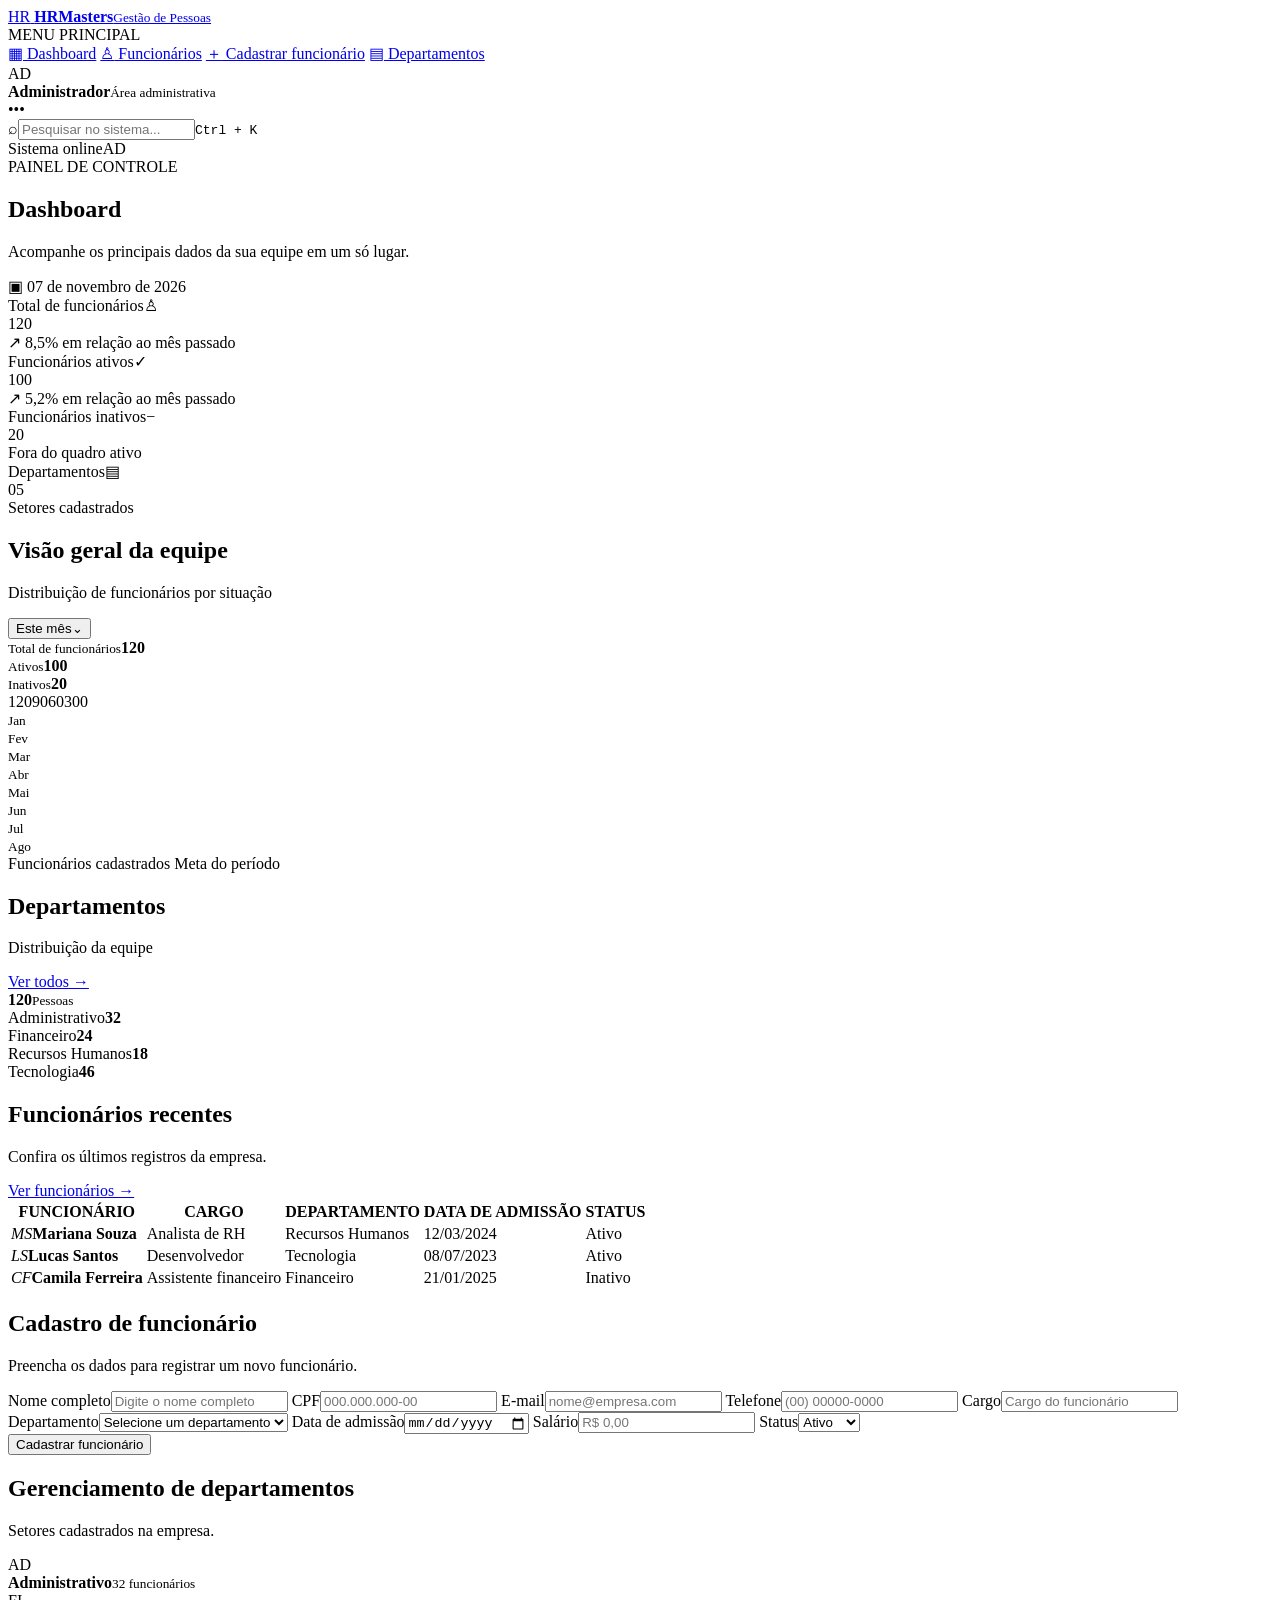
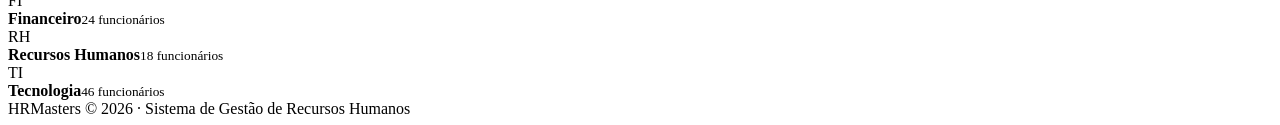
==== index de front.html @ 28613fdd "HRMASTERS - Versão inicial: HTML e CSS do sistema de gerenciamento de funcionários" ====
<!DOCTYPE html>
<html lang="pt-BR">
<head>
    <meta charset="UTF-8">
    <meta name="viewport" content="width=device-width, initial-scale=1.0">
    <title>HRMasters | Gestão de Pessoas</title>
    <link rel="stylesheet" href="style.css">
</head>
<body>
<div class="app">
    <aside class="sidebar">
        <a class="brand" href="#inicio">
            <span class="brand-mark">HR</span>
            <span><strong>HRMasters</strong><small>Gestão de Pessoas</small></span>
        </a>

        <div class="nav-label">MENU PRINCIPAL</div>
        <nav class="navigation">
            <a class="nav-link selected" href="#inicio"><span class="nav-icon">▦</span> Dashboard</a>
            <a class="nav-link" href="#funcionarios"><span class="nav-icon">♙</span> Funcionários</a>
            <a class="nav-link" href="#cadastro"><span class="nav-icon">＋</span> Cadastrar funcionário</a>
            <a class="nav-link" href="#departamentos"><span class="nav-icon">▤</span> Departamentos</a>
        </nav>

        <div class="sidebar-bottom">
            <div class="avatar admin-avatar">AD</div>
            <div><strong>Administrador</strong><small>Área administrativa</small></div>
            <span class="more">•••</span>
        </div>
    </aside>

    <main class="main-content">
        <header class="topbar">
            <div class="search-box"><span>⌕</span><input type="search" placeholder="Pesquisar no sistema..."><kbd>Ctrl + K</kbd></div>
            <div class="top-actions"><span class="online"><i></i> Sistema online</span><span class="top-avatar">AD</span></div>
        </header>

        <section class="page-heading" id="inicio">
            <div><div class="eyebrow">PAINEL DE CONTROLE</div><h1>Dashboard</h1><p>Acompanhe os principais dados da sua equipe em um só lugar.</p></div>
            <div class="heading-date"><span>▣</span> 07 de novembro de 2026</div>
        </section>

        <section class="stats">
            <article class="stat-card">
                <div class="stat-head"><span>Total de funcionários</span><span class="stat-icon icon-blue">♙</span></div>
                <div class="stat-number">120</div><div class="stat-foot"><span class="trend">↗ 8,5%</span> em relação ao mês passado</div>
            </article>
            <article class="stat-card">
                <div class="stat-head"><span>Funcionários ativos</span><span class="stat-icon icon-green">✓</span></div>
                <div class="stat-number">100</div><div class="stat-foot"><span class="trend">↗ 5,2%</span> em relação ao mês passado</div>
            </article>
            <article class="stat-card">
                <div class="stat-head"><span>Funcionários inativos</span><span class="stat-icon icon-orange">−</span></div>
                <div class="stat-number">20</div><div class="stat-foot muted-foot">Fora do quadro ativo</div>
            </article>
            <article class="stat-card">
                <div class="stat-head"><span>Departamentos</span><span class="stat-icon icon-purple">▤</span></div>
                <div class="stat-number">05</div><div class="stat-foot muted-foot">Setores cadastrados</div>
            </article>
        </section>

        <section class="dashboard-grid">
            <article class="panel performance">
                <div class="panel-title"><div><h2>Visão geral da equipe</h2><p>Distribuição de funcionários por situação</p></div><button class="outline-button">Este mês⌄</button></div>
                <div class="chart-summary">
                    <div><small>Total de funcionários</small><strong>120</strong></div>
                    <div><small>Ativos</small><strong class="green-text">100</strong></div>
                    <div><small>Inativos</small><strong class="orange-text">20</strong></div>
                </div>
                <div class="bar-chart">
                    <div class="y-labels"><span>120</span><span>90</span><span>60</span><span>30</span><span>0</span></div>
                    <div class="bars">
                        <div class="bar-column"><div class="bar-track"><div class="bar-fill" style="height:82%"></div></div><small>Jan</small></div>
                        <div class="bar-column"><div class="bar-track"><div class="bar-fill" style="height:68%"></div></div><small>Fev</small></div>
                        <div class="bar-column"><div class="bar-track"><div class="bar-fill" style="height:73%"></div></div><small>Mar</small></div>
                        <div class="bar-column"><div class="bar-track"><div class="bar-fill" style="height:76%"></div></div><small>Abr</small></div>
                        <div class="bar-column"><div class="bar-track"><div class="bar-fill" style="height:88%"></div></div><small>Mai</small></div>
                        <div class="bar-column"><div class="bar-track"><div class="bar-fill" style="height:91%"></div></div><small>Jun</small></div>
                        <div class="bar-column"><div class="bar-track"><div class="bar-fill" style="height:95%"></div></div><small>Jul</small></div>
                        <div class="bar-column"><div class="bar-track"><div class="bar-fill" style="height:100%"></div></div><small>Ago</small></div>
                    </div>
                </div>
                <div class="chart-legend"><span><i class="legend-blue"></i> Funcionários cadastrados</span><span><i class="legend-light"></i> Meta do período</span></div>
            </article>

            <article class="panel departments-panel">
                <div class="panel-title"><div><h2>Departamentos</h2><p>Distribuição da equipe</p></div><a href="#departamentos" class="see-all">Ver todos →</a></div>
                <div class="donut-area"><div class="donut"><div class="donut-center"><strong>120</strong><small>Pessoas</small></div></div></div>
                <div class="legend-list">
                    <div><i class="dot dot-blue"></i><span>Administrativo</span><b>32</b></div>
                    <div><i class="dot dot-green"></i><span>Financeiro</span><b>24</b></div>
                    <div><i class="dot dot-purple"></i><span>Recursos Humanos</span><b>18</b></div>
                    <div><i class="dot dot-orange"></i><span>Tecnologia</span><b>46</b></div>
                </div>
            </article>
        </section>

        <section class="panel employees-panel" id="funcionarios">
            <div class="panel-title"><div><h2>Funcionários recentes</h2><p>Confira os últimos registros da empresa.</p></div><a href="#funcionarios" class="see-all">Ver funcionários →</a></div>
            <div class="table-responsive">
                <table>
                    <thead><tr><th>FUNCIONÁRIO</th><th>CARGO</th><th>DEPARTAMENTO</th><th>DATA DE ADMISSÃO</th><th>STATUS</th></tr></thead>
                    <tbody>
                        <tr><td><span class="person"><i class="person-avatar p1">MS</i><b>Mariana Souza</b></span></td><td>Analista de RH</td><td>Recursos Humanos</td><td>12/03/2024</td><td><span class="badge active">Ativo</span></td></tr>
                        <tr><td><span class="person"><i class="person-avatar p2">LS</i><b>Lucas Santos</b></span></td><td>Desenvolvedor</td><td>Tecnologia</td><td>08/07/2023</td><td><span class="badge active">Ativo</span></td></tr>
                        <tr><td><span class="person"><i class="person-avatar p3">CF</i><b>Camila Ferreira</b></span></td><td>Assistente financeiro</td><td>Financeiro</td><td>21/01/2025</td><td><span class="badge inactive">Inativo</span></td></tr>
                    </tbody>
                </table>
            </div>
        </section>

        <section class="panel form-section" id="cadastro">
            <div class="panel-title"><div><h2>Cadastro de funcionário</h2><p>Preencha os dados para registrar um novo funcionário.</p></div></div>
            <form class="employee-form">
                <label>Nome completo<input type="text" placeholder="Digite o nome completo"></label>
                <label>CPF<input type="text" placeholder="000.000.000-00"></label>
                <label>E-mail<input type="email" placeholder="nome@empresa.com"></label>
                <label>Telefone<input type="tel" placeholder="(00) 00000-0000"></label>
                <label>Cargo<input type="text" placeholder="Cargo do funcionário"></label>
                <label>Departamento<select><option>Selecione um departamento</option><option>Administrativo</option><option>Financeiro</option><option>Recursos Humanos</option><option>Tecnologia</option></select></label>
                <label>Data de admissão<input type="date"></label>
                <label>Salário<input type="number" placeholder="R$ 0,00"></label>
                <label>Status<select><option>Ativo</option><option>Inativo</option></select></label>
                <div class="form-button"><button type="button" class="primary-button">Cadastrar funcionário</button></div>
            </form>
        </section>

        <section class="panel department-section" id="departamentos">
            <div class="panel-title"><div><h2>Gerenciamento de departamentos</h2><p>Setores cadastrados na empresa.</p></div></div>
            <div class="department-cards">
                <article><span class="department-symbol blue-bg">AD</span><div><b>Administrativo</b><small>32 funcionários</small></div></article>
                <article><span class="department-symbol green-bg">FI</span><div><b>Financeiro</b><small>24 funcionários</small></div></article>
                <article><span class="department-symbol purple-bg">RH</span><div><b>Recursos Humanos</b><small>18 funcionários</small></div></article>
                <article><span class="department-symbol orange-bg">TI</span><div><b>Tecnologia</b><small>46 funcionários</small></div></article>
            </div>
        </section>

        <footer>HRMasters © 2026 · Sistema de Gestão de Recursos Humanos</footer>
    </main>
</div>
</body>
</html>
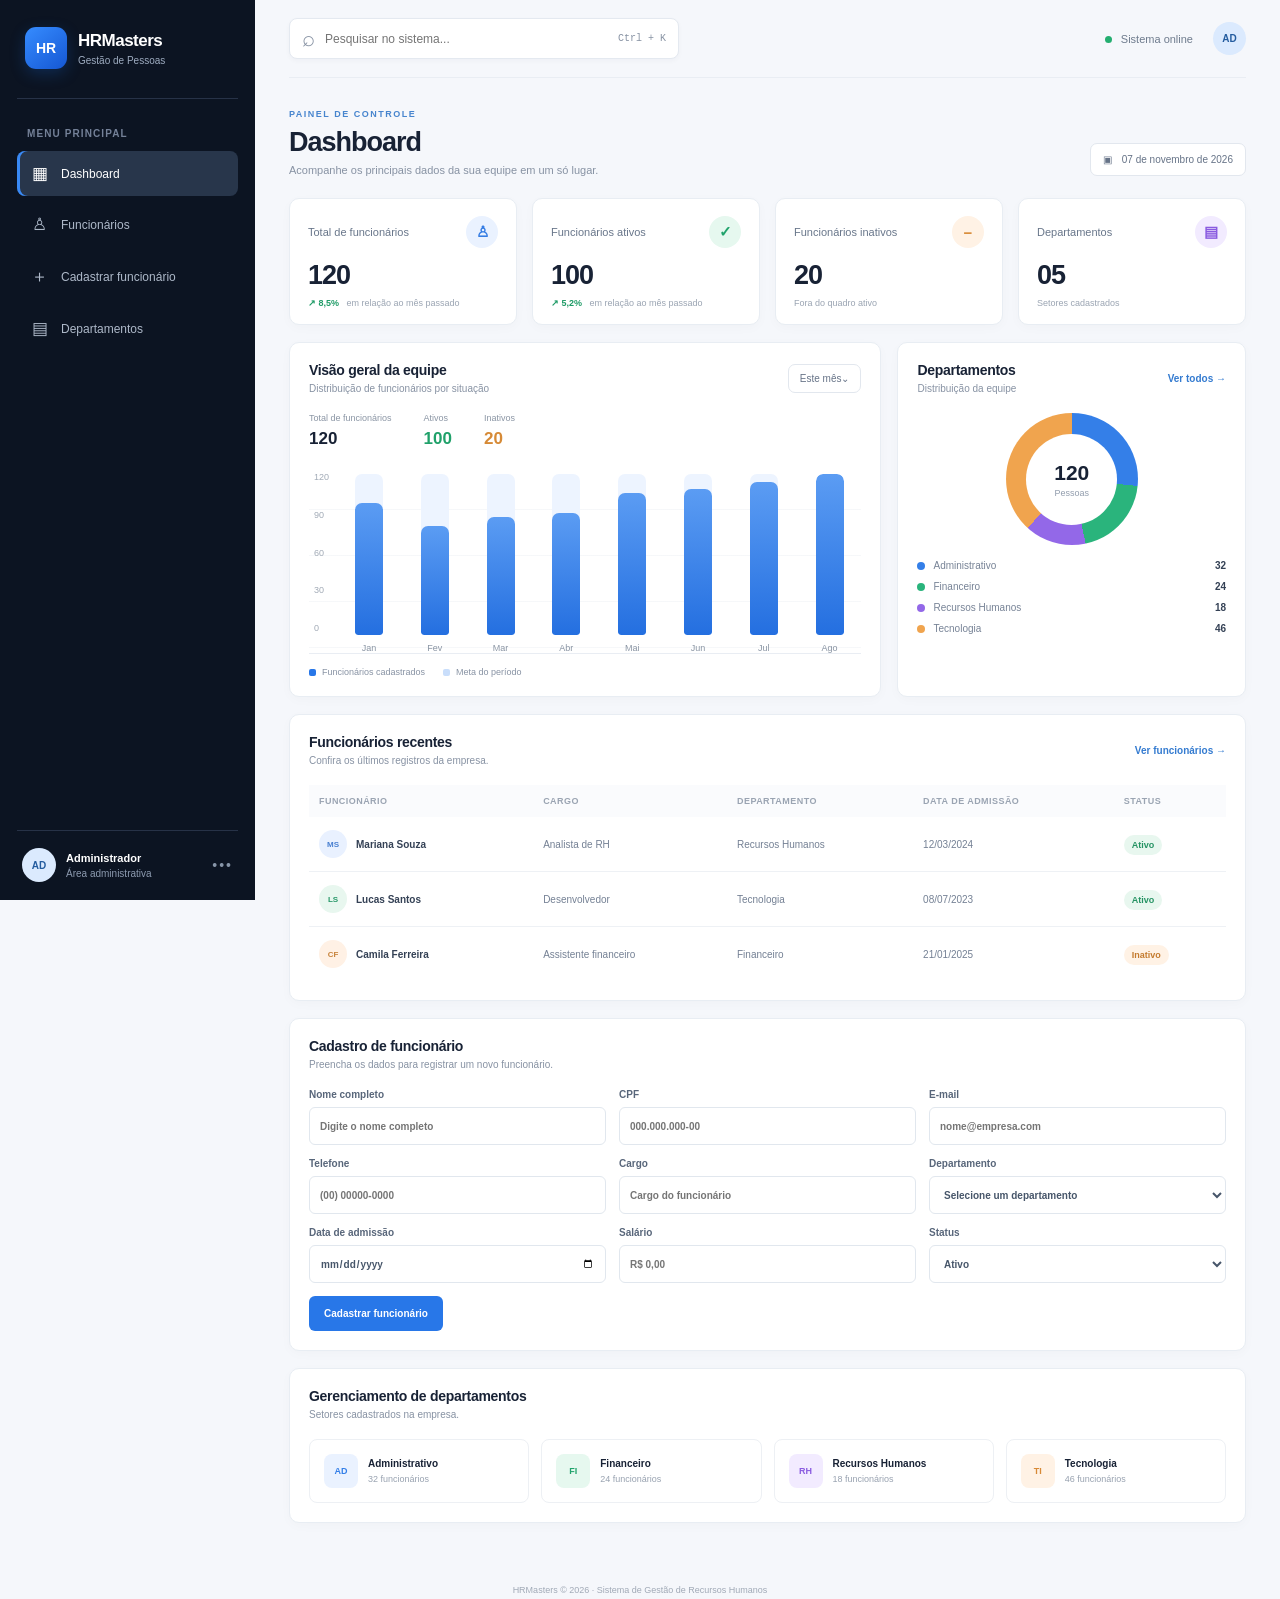
==== commit e3771dbf: "HRMASTERS - Versão completa: HTML, CSS e JavaScript com localStorage, CRUD e filtros" ====
--- a/index de front.html
+++ b/index de front.html
@@ -4,7 +4,7 @@
     <meta charset="UTF-8">
     <meta name="viewport" content="width=device-width, initial-scale=1.0">
     <title>HRMasters | Gestão de Pessoas</title>
-    <link rel="stylesheet" href="style.css">
+    <link rel="stylesheet" href="styles de front.css">
 </head>
 <body>
 <div class="app">
@@ -135,8 +135,9 @@
             </div>
         </section>
 
-        <footer>HRMasters © 2026 · Sistema de Gestão de Recursos Humanos</footer>
+        <script src="script.js"></script>
     </main>
 </div>
+<footer>HRMasters © 2026 · Sistema de Gestão de Recursos Humanos</footer>
 </body>
 </html>
--- a/styles de front.css
+++ b/styles de front.css
@@ -0,0 +1,154 @@
+@import url('https://fonts.googleapis.com/css2?family=Inter:wght@400;500;600;700;800&display=swap');
+
+:root {
+    --navy: #0c1422;
+    --navy-soft: #172338;
+    --blue: #2877e8;
+    --blue-dark: #1e5fc0;
+    --text: #182235;
+    --muted: #8792a3;
+    --line: #e9edf3;
+    --page: #f5f7fb;
+    --white: #ffffff;
+}
+* { margin: 0; padding: 0; box-sizing: border-box; }
+html { scroll-behavior: smooth; }
+body { font-family: 'Inter', Arial, sans-serif; background: var(--page); color: var(--text); font-size: 14px; }
+button, input, select { font: inherit; }
+.app { min-height: 100vh; }
+.sidebar {
+    width: 255px; position: fixed; inset: 0 auto 0 0; z-index: 10;
+    background: var(--navy); color: #fff; padding: 25px 17px 18px;
+    display: flex; flex-direction: column;
+}
+.brand { display: flex; align-items: center; gap: 11px; padding: 2px 8px 29px; text-decoration: none; color: white; border-bottom: 1px solid #273247; }
+.brand-mark { width: 42px; height: 42px; display: grid; place-items: center; border-radius: 11px; background: linear-gradient(140deg,#368cff,#1557d3); font-weight: 800; font-size: 14px; box-shadow: 0 5px 15px #1764d044; }
+.brand strong { display: block; font-size: 17px; letter-spacing: -.5px; }
+.brand small { display: block; color: #9eacc0; font-size: 10px; margin-top: 4px; }
+.nav-label { color: #748198; font-size: 10px; font-weight: 700; letter-spacing: 1.1px; margin: 29px 10px 12px; }
+.navigation { display: grid; gap: 6px; }
+.nav-link { display: flex; align-items: center; gap: 12px; color: #aeb9c9; text-decoration: none; padding: 12px 13px; border-radius: 8px; font-size: 12px; transition: .2s; }
+.nav-icon { width: 19px; text-align: center; font-size: 17px; }
+.nav-link:hover, .nav-link.selected { background: #28364b; color: #fff; }
+.nav-link.selected { box-shadow: inset 3px 0 #3989f5; }
+.sidebar-bottom { margin-top: auto; border-top: 1px solid #273247; padding: 17px 5px 0; display: flex; align-items: center; gap: 10px; }
+.avatar, .top-avatar { width: 34px; height: 34px; display: grid; place-items: center; border-radius: 50%; background: #dbeafe; color: #245c9f; font-size: 10px; font-weight: 700; font-style: normal; }
+.sidebar-bottom strong { display: block; font-size: 11px; }
+.sidebar-bottom small { display: block; color: #8d9bb0; font-size: 10px; margin-top: 4px; }
+.more { margin-left: auto; color: #8795a8; letter-spacing: 2px; }
+.main-content { margin-left: 255px; padding: 0 34px 25px; max-width: 1700px; }
+.topbar { height: 78px; display: flex; justify-content: space-between; align-items: center; border-bottom: 1px solid var(--line); margin-bottom: 31px; }
+.search-box { display: flex; align-items: center; gap: 10px; width: min(390px, 55%); height: 41px; background: white; border: 1px solid #e4e9f0; border-radius: 8px; padding: 0 12px; box-shadow: 0 2px 5px #15243a08; color: #8792a3; }
+.search-box span { font-size: 22px; }
+.search-box input { border: 0; outline: 0; flex: 1; min-width: 0; font-size: 12px; }
+.search-box kbd { color: #8792a3; font-size: 10px; white-space: nowrap; }
+.top-actions { display: flex; align-items: center; gap: 20px; }
+.online { color: #6e7b8d; font-size: 11px; }
+.online i { display: inline-block; width: 7px; height: 7px; background: #24ae70; border-radius: 50%; margin-right: 6px; }
+.top-avatar { width: 33px; height: 33px; }
+.page-heading { display: flex; align-items: end; justify-content: space-between; gap: 20px; margin-bottom: 22px; }
+.eyebrow { color: #4785ce; font-size: 9px; font-weight: 800; letter-spacing: 1.5px; margin-bottom: 8px; }
+h1 { font-size: 27px; letter-spacing: -1px; margin-bottom: 6px; }
+.page-heading p, .panel-title p { color: var(--muted); font-size: 11px; }
+.heading-date, .outline-button { border: 1px solid #e2e7ee; background: #fff; border-radius: 7px; padding: 10px 12px; color: #667387; font-size: 10px; }
+.heading-date span { margin-right: 7px; }
+.stats { display: grid; grid-template-columns: repeat(4,minmax(0,1fr)); gap: 15px; margin-bottom: 17px; }
+.stat-card, .panel { background: var(--white); border: 1px solid #e8edf3; border-radius: 10px; box-shadow: 0 3px 12px #14243a06; }
+.stat-card { padding: 17px 18px 16px; }
+.stat-head { display: flex; align-items: center; justify-content: space-between; color: #68768a; font-size: 11px; font-weight: 500; }
+.stat-icon { width: 32px; height: 32px; display: grid; place-items: center; border-radius: 50%; font-size: 15px; font-weight: 700; }
+.icon-blue { background: #eaf2ff; color: #347ce3; }
+.icon-green { background: #e6f8ef; color: #21a36c; }
+.icon-orange { background: #fff2e5; color: #d88a37; }
+.icon-purple { background: #f2ebff; color: #8a5be0; }
+.stat-number { font-size: 27px; font-weight: 700; letter-spacing: -1px; margin: 12px 0 7px; }
+.stat-foot { color: #9aa4b2; font-size: 9px; }
+.trend { color: #1e9b66; font-weight: 700; margin-right: 5px; }
+.muted-foot { color: #9aa4b2; }
+.dashboard-grid { display: grid; grid-template-columns: minmax(0,1.7fr) minmax(260px,1fr); gap: 16px; margin-bottom: 17px; }
+.panel { padding: 19px; min-width: 0; }
+.panel-title { display: flex; justify-content: space-between; align-items: center; gap: 12px; margin-bottom: 19px; }
+.panel-title h2 { font-size: 14px; letter-spacing: -.3px; margin-bottom: 5px; }
+.panel-title p { font-size: 10px; }
+.outline-button { padding: 8px 11px; }
+.chart-summary { display: flex; gap: 32px; margin: 4px 0 15px; }
+.chart-summary div { display: grid; gap: 6px; }
+.chart-summary small { color: #8a95a4; font-size: 9px; }
+.chart-summary strong { font-size: 17px; }
+.green-text { color: #20a16a; }
+.orange-text { color: #d68a36; }
+.bar-chart { height: 190px; display: flex; gap: 13px; padding: 8px 5px 0; border-bottom: 1px solid #e9edf3; background: repeating-linear-gradient(to bottom,transparent 0,transparent 45px,#edf0f4 46px); }
+.y-labels { display: flex; flex-direction: column; justify-content: space-between; color: #a1aab6; font-size: 9px; padding-bottom: 20px; }
+.bars { flex: 1; display: flex; align-items: end; justify-content: space-around; gap: 12px; }
+.bar-column { height: 100%; flex: 1; display: flex; flex-direction: column; justify-content: end; align-items: center; gap: 8px; }
+.bar-track { width: min(28px,75%); height: calc(100% - 20px); display: flex; align-items: end; background: #edf4ff; border-radius: 7px 7px 3px 3px; overflow: hidden; }
+.bar-fill { width: 100%; background: linear-gradient(180deg,#5b9cf3,#246fe0); border-radius: 7px 7px 3px 3px; }
+.bar-column small { color: #8994a3; font-size: 9px; }
+.chart-legend { display: flex; gap: 18px; margin-top: 13px; color: #8792a3; font-size: 9px; }
+.chart-legend span { display: flex; align-items: center; gap: 6px; }
+.chart-legend i { width: 7px; height: 7px; display: inline-block; border-radius: 2px; }
+.legend-blue { background: #2877e8; }
+.legend-light { background: #c9defb; }
+.see-all { color: #347bd0; font-size: 10px; text-decoration: none; font-weight: 600; white-space: nowrap; }
+.donut-area { display: grid; place-items: center; padding: 0 0 15px; }
+.donut { width: 132px; height: 132px; border-radius: 50%; background: conic-gradient(#347fe8 0 26.7%,#2ab47c 26.7% 46.7%,#9368e8 46.7% 61.7%,#f0a44e 61.7% 100%); display: grid; place-items: center; }
+.donut-center { width: 91px; height: 91px; border-radius: 50%; background: white; display: flex; flex-direction: column; align-items: center; justify-content: center; }
+.donut-center strong { font-size: 21px; }
+.donut-center small { color: #929dad; font-size: 9px; margin-top: 3px; }
+.legend-list { display: grid; gap: 10px; }
+.legend-list div { display: flex; align-items: center; gap: 8px; color: #778396; font-size: 10px; }
+.legend-list b { margin-left: auto; color: #344155; font-size: 10px; }
+.dot { width: 8px; height: 8px; border-radius: 50%; }
+.dot-blue { background: #347fe8; }.dot-green { background: #2ab47c; }.dot-purple { background: #9368e8; }.dot-orange { background: #f0a44e; }
+.employees-panel { margin-bottom: 17px; }
+.table-responsive { width: 100%; overflow-x: auto; }
+table { width: 100%; border-collapse: collapse; min-width: 650px; text-align: left; }
+th { padding: 11px 10px; color: #9aa4b2; background: #fafbfd; font-size: 9px; letter-spacing: .45px; font-weight: 700; }
+td { padding: 13px 10px; border-bottom: 1px solid #eef1f5; color: #748094; font-size: 10px; }
+tbody tr:last-child td { border-bottom: 0; }
+.person { display: flex; align-items: center; gap: 9px; color: #344155; }
+.person b { font-size: 10px; }
+.person-avatar { width: 28px; height: 28px; display: grid; place-items: center; border-radius: 50%; font-style: normal; font-size: 8px; font-weight: 700; }
+.p1 { background: #e9f1ff; color: #477ed0; }.p2 { background: #e8f7ef; color: #269768; }.p3 { background: #fff1e5; color: #c7833c; }
+.badge { padding: 5px 8px; border-radius: 20px; font-size: 9px; font-weight: 600; }
+.badge.active { background: #e8f7ef; color: #259363; }.badge.inactive { background: #fff2e5; color: #c47b2e; }
+.form-section, .department-section { margin-bottom: 17px; }
+.employee-form { display: grid; grid-template-columns: repeat(3,minmax(0,1fr)); gap: 13px; }
+.employee-form label { display: flex; flex-direction: column; gap: 7px; color: #58667a; font-size: 10px; font-weight: 600; }
+.employee-form input, .employee-form select { width: 100%; height: 38px; border: 1px solid #e1e7ee; border-radius: 6px; padding: 0 10px; outline: 0; color: #47566a; background: #fff; font-size: 10px; }
+.employee-form input:focus, .employee-form select:focus { border-color: #6aa0e8; box-shadow: 0 0 0 3px #347fe815; }
+.form-button { display: flex; align-items: end; }
+.primary-button { border: 0; border-radius: 6px; background: #2877e8; color: white; padding: 12px 15px; font-size: 10px; font-weight: 600; cursor: pointer; }
+.primary-button:hover { background: #1e5fc0; }
+.department-cards { display: grid; grid-template-columns: repeat(4,minmax(0,1fr)); gap: 12px; }
+.department-cards article { display: flex; align-items: center; gap: 10px; padding: 14px; border: 1px solid #edf0f4; border-radius: 8px; }
+.department-symbol { width: 34px; height: 34px; border-radius: 8px; display: grid; place-items: center; font-size: 9px; font-weight: 700; }
+.blue-bg { background: #eaf2ff; color: #347fe8; }.green-bg { background: #e6f8ef; color: #21a36c; }.purple-bg { background: #f2ebff; color: #8a5be0; }.orange-bg { background: #fff2e5; color: #d88a37; }
+.department-cards b { display: block; font-size: 10px; }.department-cards small { display: block; color: #98a2b0; font-size: 9px; margin-top: 5px; }
+footer { text-align: center; padding: 20px 0 4px; color: #a0a9b6; font-size: 9px; }
+@media (max-width: 1100px) {
+    .stats { grid-template-columns: repeat(2,minmax(0,1fr)); }
+    .dashboard-grid { grid-template-columns: 1fr; }
+    .department-cards { grid-template-columns: repeat(2,minmax(0,1fr)); }
+}
+@media (max-width: 700px) {
+    .sidebar { position: static; width: 100%; min-height: auto; }
+    .brand { padding-bottom: 16px; }
+    .nav-label { margin-top: 16px; }
+    .navigation { grid-template-columns: repeat(2,minmax(0,1fr)); }
+    .sidebar-bottom { margin-top: 18px; }
+    .main-content { margin-left: 0; padding: 0 15px 20px; }
+    .topbar { height: 62px; margin-bottom: 22px; }
+    .search-box { width: 100%; }
+    .top-actions { display: none; }
+    .page-heading { align-items: flex-start; flex-direction: column; }
+    .heading-date { align-self: flex-start; }
+    .stats { gap: 10px; }
+    .stat-card { padding: 13px; }
+    .stat-head { font-size: 9px; }
+    .stat-number { font-size: 23px; }
+    .employee-form { grid-template-columns: 1fr; }
+    .department-cards { grid-template-columns: 1fr; }
+    .panel { padding: 14px; }
+    .chart-summary { gap: 17px; }
+}
